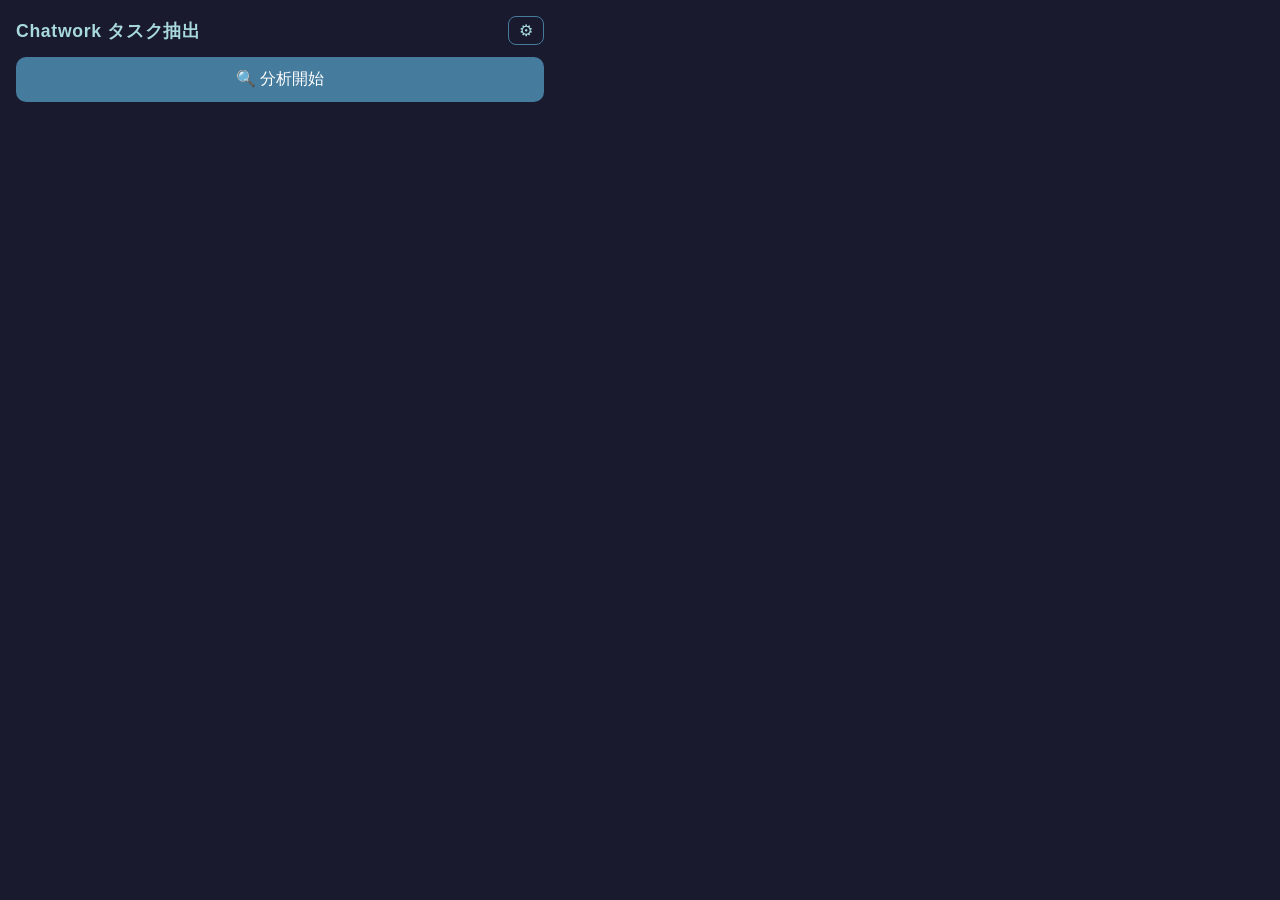
==== chatwork.html @ 81dd9dd3 "Add Chatwork task extractor Chrome extension Chatwork APIからメンション（TO宛）メッセージを抽出し、 Claude APIによるAI判定で返信" ====
<!DOCTYPE html>
<html lang="ja">
<head>
  <meta charset="UTF-8" />
  <title>Chatwork タスク抽出</title>
  <link rel="stylesheet" href="chatwork.css" />
</head>
<body>
  <div class="app">
    <header>
      <h1>Chatwork タスク抽出</h1>
      <button id="settings-toggle" class="icon-btn" title="設定">⚙</button>
    </header>

    <section id="settings" class="hidden">
      <div class="field">
        <label for="cw-token">Chatwork APIトークン <span class="required">*</span></label>
        <input type="password" id="cw-token" placeholder="APIトークンを入力" autocomplete="off" />
        <small>Chatwork設定 → API → APIトークンで確認できます</small>
      </div>
      <div class="field">
        <label for="claude-key">Claude APIキー <span class="optional">(AI判定に使用・任意)</span></label>
        <input type="password" id="claude-key" placeholder="sk-ant-..." autocomplete="off" />
      </div>
      <div class="field">
        <label for="period">チェックする期間</label>
        <select id="period">
          <option value="24">過去24時間</option>
          <option value="48">過去48時間</option>
          <option value="168">過去1週間</option>
        </select>
      </div>
      <button id="save-settings" class="btn-primary">設定を保存</button>
    </section>

    <div class="controls">
      <button id="analyze-btn" class="btn-analyze">
        <span id="btn-label">🔍 分析開始</span>
      </button>
    </div>

    <div id="status-bar" class="hidden">
      <div class="progress-wrap">
        <div id="progress-bar" class="progress-bar"></div>
      </div>
      <p id="status-text"></p>
    </div>

    <div id="summary" class="hidden">
      <span id="summary-text"></span>
    </div>

    <div id="results"></div>
  </div>

  <script src="chatwork.js"></script>
</body>
</html>
---- chatwork.css ----
*, *::before, *::after {
  box-sizing: border-box;
  margin: 0;
  padding: 0;
}

body {
  font-family: 'Segoe UI', 'Hiragino Sans', sans-serif;
  background: #1a1a2e;
  color: #eaeaea;
  width: 560px;
  min-height: 400px;
  max-height: 700px;
  overflow-y: auto;
}

.app {
  padding: 16px;
  display: flex;
  flex-direction: column;
  gap: 12px;
}

/* Header */
header {
  display: flex;
  justify-content: space-between;
  align-items: center;
}

h1 {
  font-size: 1.1rem;
  color: #a8dadc;
  letter-spacing: 0.04em;
}

.icon-btn {
  background: none;
  border: 1px solid #457b9d;
  border-radius: 8px;
  color: #a8dadc;
  cursor: pointer;
  font-size: 1rem;
  padding: 4px 10px;
  transition: background 0.2s;
}

.icon-btn:hover {
  background: #0f3460;
}

/* Settings */
#settings {
  background: #16213e;
  border-radius: 12px;
  padding: 16px;
  display: flex;
  flex-direction: column;
  gap: 12px;
}

.field {
  display: flex;
  flex-direction: column;
  gap: 4px;
}

label {
  font-size: 0.8rem;
  color: #a8dadc;
}

.required {
  color: #e63946;
}

.optional {
  color: #888;
  font-weight: normal;
}

input[type="password"],
input[type="text"],
select {
  background: #0f3460;
  border: 1px solid #457b9d;
  border-radius: 8px;
  color: #eaeaea;
  font-size: 0.9rem;
  padding: 8px 10px;
  outline: none;
  width: 100%;
  transition: border-color 0.2s;
}

input:focus,
select:focus {
  border-color: #a8dadc;
}

small {
  font-size: 0.72rem;
  color: #888;
}

/* Buttons */
.btn-primary {
  background: #457b9d;
  border: none;
  border-radius: 8px;
  color: #fff;
  cursor: pointer;
  font-size: 0.85rem;
  padding: 8px 18px;
  align-self: flex-start;
  transition: background 0.2s;
}

.btn-primary:hover {
  background: #1d6a96;
}

.controls {
  display: flex;
  justify-content: center;
}

.btn-analyze {
  background: #457b9d;
  border: none;
  border-radius: 10px;
  color: #fff;
  cursor: pointer;
  font-size: 1rem;
  padding: 12px 36px;
  transition: background 0.2s, transform 0.1s;
  width: 100%;
}

.btn-analyze:hover:not(:disabled) {
  background: #1d6a96;
}

.btn-analyze:active:not(:disabled) {
  transform: scale(0.98);
}

.btn-analyze:disabled {
  background: #4a4e69;
  cursor: not-allowed;
  opacity: 0.7;
}

/* Progress */
#status-bar {
  display: flex;
  flex-direction: column;
  gap: 6px;
}

.progress-wrap {
  background: #0f3460;
  border-radius: 4px;
  height: 4px;
  overflow: hidden;
}

.progress-bar {
  background: #a8dadc;
  height: 100%;
  width: 0%;
  transition: width 0.3s ease;
}

#status-text {
  font-size: 0.8rem;
  color: #a8dadc;
  text-align: center;
}

/* Summary */
#summary {
  background: #16213e;
  border-radius: 8px;
  padding: 8px 14px;
  font-size: 0.85rem;
  color: #a8dadc;
  text-align: center;
}

/* Results */
#results {
  display: flex;
  flex-direction: column;
  gap: 10px;
}

.message-card {
  background: #16213e;
  border: 1px solid #2a3f6f;
  border-radius: 12px;
  padding: 14px;
  display: flex;
  flex-direction: column;
  gap: 8px;
  transition: border-color 0.2s;
}

.message-card:hover {
  border-color: #457b9d;
}

.card-header {
  display: flex;
  justify-content: space-between;
  align-items: flex-start;
  gap: 8px;
}

.room-name {
  font-size: 0.75rem;
  color: #a8dadc;
  background: #0f3460;
  border-radius: 6px;
  padding: 2px 8px;
  white-space: nowrap;
  overflow: hidden;
  text-overflow: ellipsis;
  max-width: 60%;
}

.mention-badge {
  font-size: 0.7rem;
  color: #1a1a2e;
  background: #a8dadc;
  border-radius: 6px;
  padding: 2px 8px;
  white-space: nowrap;
}

.message-meta {
  display: flex;
  justify-content: space-between;
  align-items: center;
}

.sender {
  font-size: 0.85rem;
  font-weight: 600;
  color: #e2e2e2;
}

.time {
  font-size: 0.75rem;
  color: #888;
}

.message-body {
  font-size: 0.85rem;
  color: #ccc;
  line-height: 1.5;
  white-space: pre-wrap;
  word-break: break-word;
}

.ai-reason {
  font-size: 0.75rem;
  color: #e9c46a;
  background: rgba(233, 196, 106, 0.1);
  border-left: 2px solid #e9c46a;
  padding: 4px 8px;
  border-radius: 0 4px 4px 0;
}

.open-link {
  font-size: 0.8rem;
  color: #457b9d;
  text-decoration: none;
  align-self: flex-end;
  transition: color 0.2s;
}

.open-link:hover {
  color: #a8dadc;
  text-decoration: underline;
}

/* Empty / Error states */
.empty {
  text-align: center;
  color: #888;
  font-size: 0.9rem;
  padding: 24px;
}

.error-msg {
  background: rgba(230, 57, 70, 0.1);
  border: 1px solid #e63946;
  border-radius: 8px;
  color: #e63946;
  font-size: 0.85rem;
  padding: 10px 14px;
}

.hidden {
  display: none !important;
}
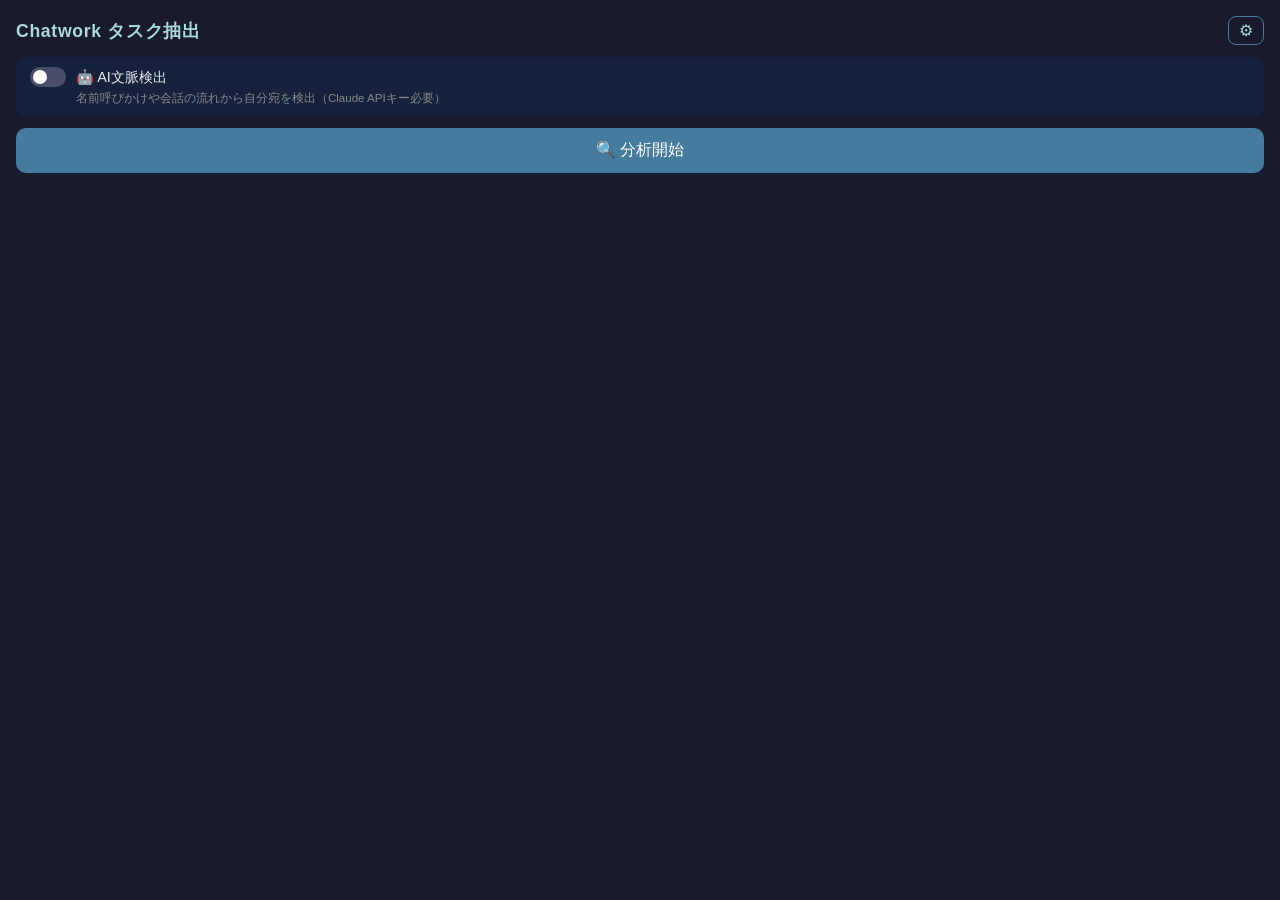
==== commit fe59e6ff: "AI文脈検出機能を追加 - トグルONでClaudeが会話全体を読み、名前呼びかけ・役割指定・   文脈から自分宛と判断できるメッセージを検出 - メンション検出と文脈検出の結果をマージ（重複排除） " ====
--- a/chatwork.html
+++ b/chatwork.html
@@ -15,12 +15,18 @@
     <section id="settings" class="hidden">
       <div class="field">
         <label for="cw-token">Chatwork APIトークン <span class="required">*</span></label>
-        <input type="password" id="cw-token" placeholder="APIトークンを入力" autocomplete="off" />
+        <div class="input-with-toggle">
+          <input type="password" id="cw-token" placeholder="APIトークンを入力" autocomplete="off" />
+          <button type="button" class="toggle-visibility" data-target="cw-token" title="表示/非表示">👁</button>
+        </div>
         <small>Chatwork設定 → API → APIトークンで確認できます</small>
       </div>
       <div class="field">
         <label for="claude-key">Claude APIキー <span class="optional">(AI判定に使用・任意)</span></label>
-        <input type="password" id="claude-key" placeholder="sk-ant-..." autocomplete="off" />
+        <div class="input-with-toggle">
+          <input type="password" id="claude-key" placeholder="sk-ant-..." autocomplete="off" />
+          <button type="button" class="toggle-visibility" data-target="claude-key" title="表示/非表示">👁</button>
+        </div>
       </div>
       <div class="field">
         <label for="period">チェックする期間</label>
@@ -30,8 +36,20 @@
           <option value="168">過去1週間</option>
         </select>
       </div>
-      <button id="save-settings" class="btn-primary">設定を保存</button>
+      <div class="settings-actions">
+        <button id="save-settings" class="btn-primary">設定を保存</button>
+        <button id="clear-settings" class="btn-danger">トークンを削除</button>
+      </div>
     </section>
+
+    <div class="mode-toggle">
+      <label class="switch-label">
+        <input type="checkbox" id="context-detect" />
+        <span class="switch-track"><span class="switch-thumb"></span></span>
+        <span class="switch-text">🤖 AI文脈検出</span>
+      </label>
+      <small id="context-note">名前呼びかけや会話の流れから自分宛を検出（Claude APIキー必要）</small>
+    </div>
 
     <div class="controls">
       <button id="analyze-btn" class="btn-analyze">
--- a/chatwork.css
+++ b/chatwork.css
@@ -8,9 +8,9 @@
   font-family: 'Segoe UI', 'Hiragino Sans', sans-serif;
   background: #1a1a2e;
   color: #eaeaea;
-  width: 560px;
-  min-height: 400px;
-  max-height: 700px;
+  width: 100%;
+  min-width: 320px;
+  height: 100vh;
   overflow-y: auto;
 }
 
@@ -103,6 +103,52 @@
   color: #888;
 }
 
+.input-with-toggle {
+  display: flex;
+  gap: 6px;
+  align-items: center;
+}
+
+.input-with-toggle input {
+  flex: 1;
+}
+
+.toggle-visibility {
+  background: none;
+  border: 1px solid #457b9d;
+  border-radius: 6px;
+  color: #a8dadc;
+  cursor: pointer;
+  font-size: 0.9rem;
+  padding: 6px 8px;
+  flex-shrink: 0;
+  transition: background 0.2s;
+}
+
+.toggle-visibility:hover {
+  background: #0f3460;
+}
+
+.settings-actions {
+  display: flex;
+  gap: 8px;
+}
+
+.btn-danger {
+  background: rgba(230, 57, 70, 0.15);
+  border: 1px solid #e63946;
+  border-radius: 8px;
+  color: #e63946;
+  cursor: pointer;
+  font-size: 0.85rem;
+  padding: 8px 14px;
+  transition: background 0.2s;
+}
+
+.btn-danger:hover {
+  background: rgba(230, 57, 70, 0.3);
+}
+
 /* Buttons */
 .btn-primary {
   background: #457b9d;
@@ -118,6 +164,68 @@
 
 .btn-primary:hover {
   background: #1d6a96;
+}
+
+/* Mode toggle */
+.mode-toggle {
+  background: #16213e;
+  border-radius: 10px;
+  padding: 10px 14px;
+  display: flex;
+  flex-direction: column;
+  gap: 4px;
+}
+
+.switch-label {
+  display: flex;
+  align-items: center;
+  gap: 10px;
+  cursor: pointer;
+  user-select: none;
+}
+
+.switch-track {
+  position: relative;
+  width: 36px;
+  height: 20px;
+  background: #4a4e69;
+  border-radius: 10px;
+  transition: background 0.2s;
+  flex-shrink: 0;
+}
+
+.switch-thumb {
+  position: absolute;
+  top: 3px;
+  left: 3px;
+  width: 14px;
+  height: 14px;
+  background: #fff;
+  border-radius: 50%;
+  transition: transform 0.2s;
+}
+
+#context-detect {
+  display: none;
+}
+
+#context-detect:checked + .switch-track {
+  background: #457b9d;
+}
+
+#context-detect:checked + .switch-track .switch-thumb {
+  transform: translateX(16px);
+}
+
+.switch-text {
+  font-size: 0.9rem;
+  color: #eaeaea;
+}
+
+#context-note {
+  font-size: 0.72rem;
+  color: #888;
+  padding-left: 46px;
 }
 
 .controls {
@@ -232,10 +340,27 @@
 .mention-badge {
   font-size: 0.7rem;
   color: #1a1a2e;
-  background: #a8dadc;
   border-radius: 6px;
   padding: 2px 8px;
   white-space: nowrap;
+  font-weight: 600;
+}
+
+.badge-to {
+  background: #a8dadc;
+}
+
+.badge-all {
+  background: #e9c46a;
+}
+
+.badge-reply {
+  background: #f4a261;
+}
+
+.badge-ai {
+  background: #9b5de5;
+  color: #fff;
 }
 
 .message-meta {
